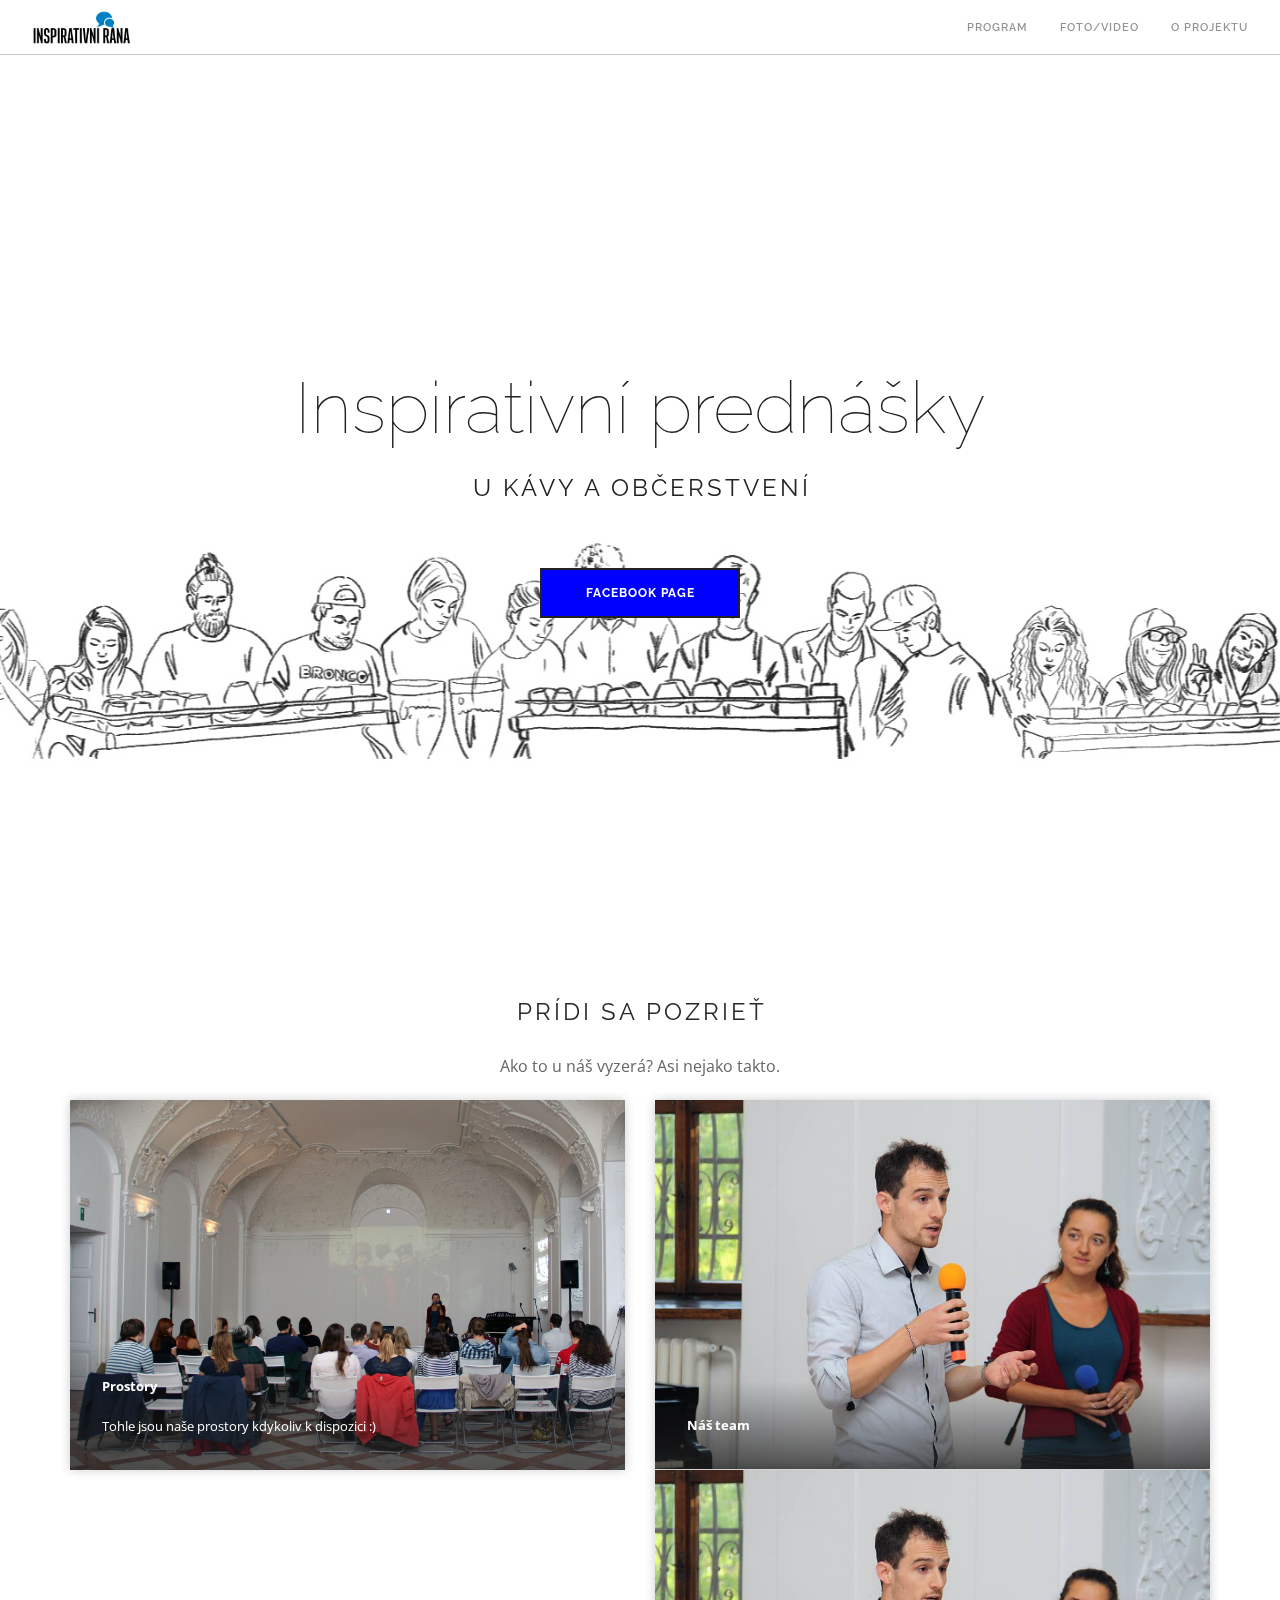
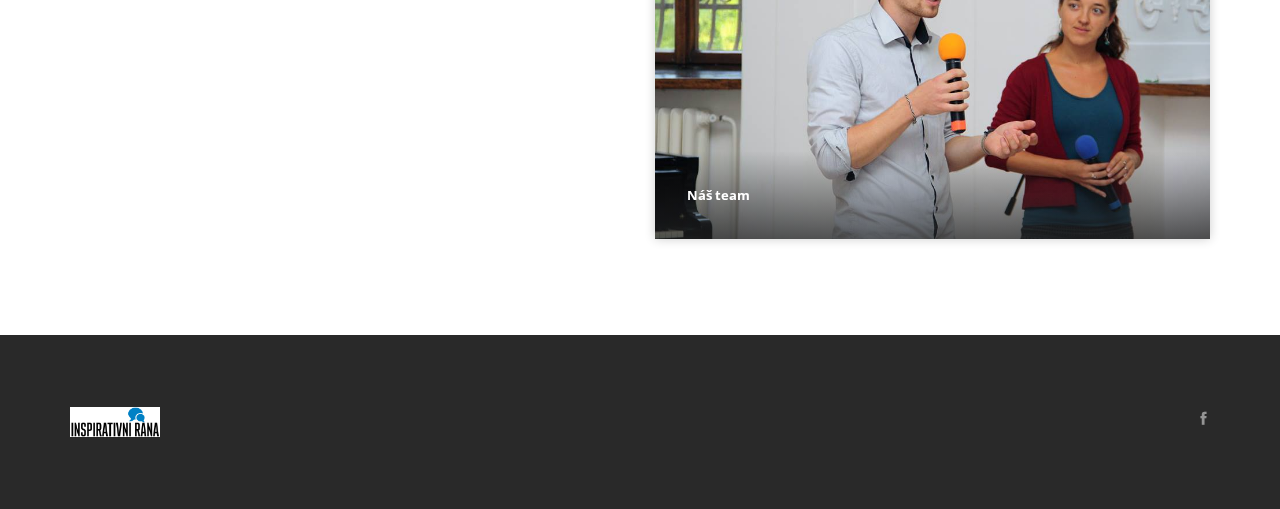
==== index.html @ 0246ac3e "cc" ====
<!doctype html>
<html lang="en">
    <head>
        <meta charset="utf-8">
        <title>Inspirativní rána</title>
        <meta name="viewport" content="width=device-width, initial-scale=1">
        <link href="css/bootstrap.css" rel="stylesheet" type="text/css" media="all" />
        <link href="css/themify-icons.css" rel="stylesheet" type="text/css" media="all" />
        <link href="css/flexslider.css" rel="stylesheet" type="text/css" media="all" />
        <link href="css/lightbox.min.css" rel="stylesheet" type="text/css" media="all" />
        <link href="css/ytplayer.css" rel="stylesheet" type="text/css" media="all" />
        <link href="css/theme.css" rel="stylesheet" type="text/css" media="all" />
        <link href="css/custom.css" rel="stylesheet" type="text/css" media="all" />
        <link href='http://fonts.googleapis.com/css?family=Lato:300,400%7CRaleway:100,400,300,500,600,700%7COpen+Sans:400,500,600' rel='stylesheet' type='text/css'>
    </head>
    <body class="scroll-assist">
    	<script>
		  (function(i,s,o,g,r,a,m){i['GoogleAnalyticsObject']=r;i[r]=i[r]||function(){
		  (i[r].q=i[r].q||[]).push(arguments)},i[r].l=1*new Date();a=s.createElement(o),
		  m=s.getElementsByTagName(o)[0];a.async=1;a.src=g;m.parentNode.insertBefore(a,m)
		  })(window,document,'script','https://www.google-analytics.com/analytics.js','ga');

		  ga('create', 'UA-81673824-1', 'auto');
		  ga('send', 'pageview');

		</script>
        <div class="nav-container">
            <nav>
                <div class="nav-bar">
                    <div class="module left">
                        <a href="index.html">
                            <img class="logo logo-light" alt="Engeto Hackathon" title="Engeto Hackathon" src="img/inspi_rana.png" />
                            <img class="logo logo-dark" alt="Engeto Hackathon" title="Engeto Hackathon" src="img/inspi_rana.png" />
                        </a>
                    </div>
                    <div class="module widget-handle mobile-toggle right visible-sm visible-xs">
                        <i class="ti-menu"></i>
                    </div>
                    <div class="module-group right">
                        <div class="module left">
                            <ul class="menu">
                                <li>
                                    <a href="program.html">
                                        Program
                                    </a>
                                </li>
                                <li>
                                    <a href="fotovideo.html">
                                        Foto/Video
                                    </a>
                                </li>
                                <li>
                                    <a href="oprojektu.html">
                                        O projektu
                                    </a>
                                </li>
                            </ul>
                        </div>
                        <!--end of menu module-->
                    </div>
                    <!--end of module group-->
                </div>
            </nav>
        </div>
        <div class="main-container">
            <section class="cover fullscreen image-slider slider-all-controls controls-inside parallax">
                <ul class="slides">
                    <li class="overlay image-bg bg-light">
                        <div class="background-image-holder">
                            <img alt="image" title="image" class="background-image" src="img/inspi_back.jpg" />
                        </div>
                        <div class="container v-align-transform">
                            <div class="row">
                                <div class="col-sm-10 col-sm-offset-1 text-center">
                                    <h1 class="mb40 mb-xs-16 large">Inspirativní prednášky</h1>
                                    <h4 class="uppercase mb16">U kávy a občerstvení</h4>
                                    <a class="btn btn-lg btn-blue mt40" href="https://www.facebook.com/inspirana" target="_blank">Facebook Page</a>
                                </div>
                            </div>
                            <!--end of row-->
                        </div>
                        <!--end of container-->
                    </li>
                </ul>
            </section>
            <section>
                <div class="container">
                    <div class="row">
                        <div class="col-md-8 col-md-offset-2 col-sm-10 col-sm-offset-1 text-center">
                            <h4 class="uppercase mb16">Prídi sa pozrieť</h4>
                            <p class="lead mb80">
                                Ako to u náš vyzerá? Asi nejako takto.
                            </p>
                        </div>
                    </div>
                    <div class="row mb64 mb-xs-32">
                        <div class="col-sm-6">
                            <div class="image-caption cast-shadow mb-xs-32">
                                <img alt="Captioned Image" title="Captioned Image" src="img/prostory.jpg" />
                                <div class="caption">
                                    <p>
                                        <strong>Prostory</strong>
                                    </p>
                                                                    <p class="">Tohle jsou naše prostory kdykoliv k dispozici :)</p>

                                </div>
                            </div>
                        </div>
                        <div class="col-sm-6">
                            <div class="image-caption cast-shadow mb-xs-32">
                                <img alt="Captioned Image" title="Captioned Image" src="img/nas_tim.jpg" />
                                <div class="caption">
                                    <p>
                                        <strong>Náš team</strong>
                                    </p>
                                </div>
                            </div>
                        </div>
                    </div>
                </div>
                <div class="container">
                    <div class="row">
                        <div class="col-sm-6">
                            <div class="image-caption cast-shadow mb-xs-32">
                                <div class="caption">
                                    <p>Tohle jsou naše prostory kdykoliv k dispozici :)</p>
                                </div>
                                
                            </div>
                        </div>
                        <div class="col-sm-6">
                            <div class="image-caption cast-shadow mb-xs-32">
                                <img alt="Captioned Image" title="Captioned Image" src="img/nas_tim.jpg" />
                                <div class="caption">
                                    <p>
                                        <strong>Náš team</strong>
                                    </p>
                                </div>
                            </div>
                        </div>
                    </div>
                </div>
            </section>
            <footer class="footer-1 bg-dark">
                <div class="container">
                    <div class="row">
                        <div class="col-sm-3">
                            <img alt="Logo" title="Logo" class="logo" src="img/inspi_rana.png" />
                        </div>
                        <div class="col-md-offset-6 col-sm-3 text-right">
                            <ul class="list-inline social-list">
                                <li>
                                    <a href="https://www.facebook.com/inspirana" target="_blank">
                                        <i class="ti-facebook"></i>
                                    </a>
                                </li>
                            </ul>
                        </div>
                    </div>
                    <!--end of row-->
                </div>
                <!--end of container-->
            </footer>
        </div>

        </div>
        <!--end modal strip-->
        <script src="js/jquery.min.js"></script>
        <script src="js/bootstrap.min.js"></script>
        <script src="js/flickr.js"></script>
        <script src="js/flexslider.min.js"></script>
        <script src="js/lightbox.min.js"></script>
        <script src="js/masonry.min.js"></script>
        <script src="js/twitterfetcher.min.js"></script>
        <script src="js/spectragram.min.js"></script>
        <script src="js/ytplayer.min.js"></script>
        <script src="js/countdown.min.js"></script>
        <script src="js/smooth-scroll.min.js"></script>
        <script src="js/parallax.js"></script>
        <script src="js/scripts.js"></script>
    </body>
</html>
---- css/themify-icons.css ----
@font-face {
	font-family: 'themify';
	src:url('../fonts/themify.eot?');
	src:url('../fonts/themify.eot?#iefix-fvbane') format('embedded-opentype'),
		url('../fonts/themify.woff') format('woff'),
		url('../fonts/themify.ttf') format('truetype'),
		url('../fonts/themify.svg') format('svg');
	font-weight: normal;
	font-style: normal;
}

[class^="ti-"], [class*=" ti-"] {
	font-family: 'themify';
	speak: none;
	font-style: normal;
	font-weight: normal;
	font-variant: normal;
	text-transform: none;
	line-height: 1;

	/* Better Font Rendering =========== */
	-webkit-font-smoothing: antialiased;
	-moz-osx-font-smoothing: grayscale;
}

.ti-wand:before {
	content: "\e600";
}
.ti-volume:before {
	content: "\e601";
}
.ti-user:before {
	content: "\e602";
}
.ti-unlock:before {
	content: "\e603";
}
.ti-unlink:before {
	content: "\e604";
}
.ti-trash:before {
	content: "\e605";
}
.ti-thought:before {
	content: "\e606";
}
.ti-target:before {
	content: "\e607";
}
.ti-tag:before {
	content: "\e608";
}
.ti-tablet:before {
	content: "\e609";
}
.ti-star:before {
	content: "\e60a";
}
.ti-spray:before {
	content: "\e60b";
}
.ti-signal:before {
	content: "\e60c";
}
.ti-shopping-cart:before {
	content: "\e60d";
}
.ti-shopping-cart-full:before {
	content: "\e60e";
}
.ti-settings:before {
	content: "\e60f";
}
.ti-search:before {
	content: "\e610";
}
.ti-zoom-in:before {
	content: "\e611";
}
.ti-zoom-out:before {
	content: "\e612";
}
.ti-cut:before {
	content: "\e613";
}
.ti-ruler:before {
	content: "\e614";
}
.ti-ruler-pencil:before {
	content: "\e615";
}
.ti-ruler-alt:before {
	content: "\e616";
}
.ti-bookmark:before {
	content: "\e617";
}
.ti-bookmark-alt:before {
	content: "\e618";
}
.ti-reload:before {
	content: "\e619";
}
.ti-plus:before {
	content: "\e61a";
}
.ti-pin:before {
	content: "\e61b";
}
.ti-pencil:before {
	content: "\e61c";
}
.ti-pencil-alt:before {
	content: "\e61d";
}
.ti-paint-roller:before {
	content: "\e61e";
}
.ti-paint-bucket:before {
	content: "\e61f";
}
.ti-na:before {
	content: "\e620";
}
.ti-mobile:before {
	content: "\e621";
}
.ti-minus:before {
	content: "\e622";
}
.ti-medall:before {
	content: "\e623";
}
.ti-medall-alt:before {
	content: "\e624";
}
.ti-marker:before {
	content: "\e625";
}
.ti-marker-alt:before {
	content: "\e626";
}
.ti-arrow-up:before {
	content: "\e627";
}
.ti-arrow-right:before {
	content: "\e628";
}
.ti-arrow-left:before {
	content: "\e629";
}
.ti-arrow-down:before {
	content: "\e62a";
}
.ti-lock:before {
	content: "\e62b";
}
.ti-location-arrow:before {
	content: "\e62c";
}
.ti-link:before {
	content: "\e62d";
}
.ti-layout:before {
	content: "\e62e";
}
.ti-layers:before {
	content: "\e62f";
}
.ti-layers-alt:before {
	content: "\e630";
}
.ti-key:before {
	content: "\e631";
}
.ti-import:before {
	content: "\e632";
}
.ti-image:before {
	content: "\e633";
}
.ti-heart:before {
	content: "\e634";
}
.ti-heart-broken:before {
	content: "\e635";
}
.ti-hand-stop:before {
	content: "\e636";
}
.ti-hand-open:before {
	content: "\e637";
}
.ti-hand-drag:before {
	content: "\e638";
}
.ti-folder:before {
	content: "\e639";
}
.ti-flag:before {
	content: "\e63a";
}
.ti-flag-alt:before {
	content: "\e63b";
}
.ti-flag-alt-2:before {
	content: "\e63c";
}
.ti-eye:before {
	content: "\e63d";
}
.ti-export:before {
	content: "\e63e";
}
.ti-exchange-vertical:before {
	content: "\e63f";
}
.ti-desktop:before {
	content: "\e640";
}
.ti-cup:before {
	content: "\e641";
}
.ti-crown:before {
	content: "\e642";
}
.ti-comments:before {
	content: "\e643";
}
.ti-comment:before {
	content: "\e644";
}
.ti-comment-alt:before {
	content: "\e645";
}
.ti-close:before {
	content: "\e646";
}
.ti-clip:before {
	content: "\e647";
}
.ti-angle-up:before {
	content: "\e648";
}
.ti-angle-right:before {
	content: "\e649";
}
.ti-angle-left:before {
	content: "\e64a";
}
.ti-angle-down:before {
	content: "\e64b";
}
.ti-check:before {
	content: "\e64c";
}
.ti-check-box:before {
	content: "\e64d";
}
.ti-camera:before {
	content: "\e64e";
}
.ti-announcement:before {
	content: "\e64f";
}
.ti-brush:before {
	content: "\e650";
}
.ti-briefcase:before {
	content: "\e651";
}
.ti-bolt:before {
	content: "\e652";
}
.ti-bolt-alt:before {
	content: "\e653";
}
.ti-blackboard:before {
	content: "\e654";
}
.ti-bag:before {
	content: "\e655";
}
.ti-move:before {
	content: "\e656";
}
.ti-arrows-vertical:before {
	content: "\e657";
}
.ti-arrows-horizontal:before {
	content: "\e658";
}
.ti-fullscreen:before {
	content: "\e659";
}
.ti-arrow-top-right:before {
	content: "\e65a";
}
.ti-arrow-top-left:before {
	content: "\e65b";
}
.ti-arrow-circle-up:before {
	content: "\e65c";
}
.ti-arrow-circle-right:before {
	content: "\e65d";
}
.ti-arrow-circle-left:before {
	content: "\e65e";
}
.ti-arrow-circle-down:before {
	content: "\e65f";
}
.ti-angle-double-up:before {
	content: "\e660";
}
.ti-angle-double-right:before {
	content: "\e661";
}
.ti-angle-double-left:before {
	content: "\e662";
}
.ti-angle-double-down:before {
	content: "\e663";
}
.ti-zip:before {
	content: "\e664";
}
.ti-world:before {
	content: "\e665";
}
.ti-wheelchair:before {
	content: "\e666";
}
.ti-view-list:before {
	content: "\e667";
}
.ti-view-list-alt:before {
	content: "\e668";
}
.ti-view-grid:before {
	content: "\e669";
}
.ti-uppercase:before {
	content: "\e66a";
}
.ti-upload:before {
	content: "\e66b";
}
.ti-underline:before {
	content: "\e66c";
}
.ti-truck:before {
	content: "\e66d";
}
.ti-timer:before {
	content: "\e66e";
}
.ti-ticket:before {
	content: "\e66f";
}
.ti-thumb-up:before {
	content: "\e670";
}
.ti-thumb-down:before {
	content: "\e671";
}
.ti-text:before {
	content: "\e672";
}
.ti-stats-up:before {
	content: "\e673";
}
.ti-stats-down:before {
	content: "\e674";
}
.ti-split-v:before {
	content: "\e675";
}
.ti-split-h:before {
	content: "\e676";
}
.ti-smallcap:before {
	content: "\e677";
}
.ti-shine:before {
	content: "\e678";
}
.ti-shift-right:before {
	content: "\e679";
}
.ti-shift-left:before {
	content: "\e67a";
}
.ti-shield:before {
	content: "\e67b";
}
.ti-notepad:before {
	content: "\e67c";
}
.ti-server:before {
	content: "\e67d";
}
.ti-quote-right:before {
	content: "\e67e";
}
.ti-quote-left:before {
	content: "\e67f";
}
.ti-pulse:before {
	content: "\e680";
}
.ti-printer:before {
	content: "\e681";
}
.ti-power-off:before {
	content: "\e682";
}
.ti-plug:before {
	content: "\e683";
}
.ti-pie-chart:before {
	content: "\e684";
}
.ti-paragraph:before {
	content: "\e685";
}
.ti-panel:before {
	content: "\e686";
}
.ti-package:before {
	content: "\e687";
}
.ti-music:before {
	content: "\e688";
}
.ti-music-alt:before {
	content: "\e689";
}
.ti-mouse:before {
	content: "\e68a";
}
.ti-mouse-alt:before {
	content: "\e68b";
}
.ti-money:before {
	content: "\e68c";
}
.ti-microphone:before {
	content: "\e68d";
}
.ti-menu:before {
	content: "\e68e";
}
.ti-menu-alt:before {
	content: "\e68f";
}
.ti-map:before {
	content: "\e690";
}
.ti-map-alt:before {
	content: "\e691";
}
.ti-loop:before {
	content: "\e692";
}
.ti-location-pin:before {
	content: "\e693";
}
.ti-list:before {
	content: "\e694";
}
.ti-light-bulb:before {
	content: "\e695";
}
.ti-Italic:before {
	content: "\e696";
}
.ti-info:before {
	content: "\e697";
}
.ti-infinite:before {
	content: "\e698";
}
.ti-id-badge:before {
	content: "\e699";
}
.ti-hummer:before {
	content: "\e69a";
}
.ti-home:before {
	content: "\e69b";
}
.ti-help:before {
	content: "\e69c";
}
.ti-headphone:before {
	content: "\e69d";
}
.ti-harddrives:before {
	content: "\e69e";
}
.ti-harddrive:before {
	content: "\e69f";
}
.ti-gift:before {
	content: "\e6a0";
}
.ti-game:before {
	content: "\e6a1";
}
.ti-filter:before {
	content: "\e6a2";
}
.ti-files:before {
	content: "\e6a3";
}
.ti-file:before {
	content: "\e6a4";
}
.ti-eraser:before {
	content: "\e6a5";
}
.ti-envelope:before {
	content: "\e6a6";
}
.ti-download:before {
	content: "\e6a7";
}
.ti-direction:before {
	content: "\e6a8";
}
.ti-direction-alt:before {
	content: "\e6a9";
}
.ti-dashboard:before {
	content: "\e6aa";
}
.ti-control-stop:before {
	content: "\e6ab";
}
.ti-control-shuffle:before {
	content: "\e6ac";
}
.ti-control-play:before {
	content: "\e6ad";
}
.ti-control-pause:before {
	content: "\e6ae";
}
.ti-control-forward:before {
	content: "\e6af";
}
.ti-control-backward:before {
	content: "\e6b0";
}
.ti-cloud:before {
	content: "\e6b1";
}
.ti-cloud-up:before {
	content: "\e6b2";
}
.ti-cloud-down:before {
	content: "\e6b3";
}
.ti-clipboard:before {
	content: "\e6b4";
}
.ti-car:before {
	content: "\e6b5";
}
.ti-calendar:before {
	content: "\e6b6";
}
.ti-book:before {
	content: "\e6b7";
}
.ti-bell:before {
	content: "\e6b8";
}
.ti-basketball:before {
	content: "\e6b9";
}
.ti-bar-chart:before {
	content: "\e6ba";
}
.ti-bar-chart-alt:before {
	content: "\e6bb";
}
.ti-back-right:before {
	content: "\e6bc";
}
.ti-back-left:before {
	content: "\e6bd";
}
.ti-arrows-corner:before {
	content: "\e6be";
}
.ti-archive:before {
	content: "\e6bf";
}
.ti-anchor:before {
	content: "\e6c0";
}
.ti-align-right:before {
	content: "\e6c1";
}
.ti-align-left:before {
	content: "\e6c2";
}
.ti-align-justify:before {
	content: "\e6c3";
}
.ti-align-center:before {
	content: "\e6c4";
}
.ti-alert:before {
	content: "\e6c5";
}
.ti-alarm-clock:before {
	content: "\e6c6";
}
.ti-agenda:before {
	content: "\e6c7";
}
.ti-write:before {
	content: "\e6c8";
}
.ti-window:before {
	content: "\e6c9";
}
.ti-widgetized:before {
	content: "\e6ca";
}
.ti-widget:before {
	content: "\e6cb";
}
.ti-widget-alt:before {
	content: "\e6cc";
}
.ti-wallet:before {
	content: "\e6cd";
}
.ti-video-clapper:before {
	content: "\e6ce";
}
.ti-video-camera:before {
	content: "\e6cf";
}
.ti-vector:before {
	content: "\e6d0";
}
.ti-themify-logo:before {
	content: "\e6d1";
}
.ti-themify-favicon:before {
	content: "\e6d2";
}
.ti-themify-favicon-alt:before {
	content: "\e6d3";
}
.ti-support:before {
	content: "\e6d4";
}
.ti-stamp:before {
	content: "\e6d5";
}
.ti-split-v-alt:before {
	content: "\e6d6";
}
.ti-slice:before {
	content: "\e6d7";
}
.ti-shortcode:before {
	content: "\e6d8";
}
.ti-shift-right-alt:before {
	content: "\e6d9";
}
.ti-shift-left-alt:before {
	content: "\e6da";
}
.ti-ruler-alt-2:before {
	content: "\e6db";
}
.ti-receipt:before {
	content: "\e6dc";
}
.ti-pin2:before {
	content: "\e6dd";
}
.ti-pin-alt:before {
	content: "\e6de";
}
.ti-pencil-alt2:before {
	content: "\e6df";
}
.ti-palette:before {
	content: "\e6e0";
}
.ti-more:before {
	content: "\e6e1";
}
.ti-more-alt:before {
	content: "\e6e2";
}
.ti-microphone-alt:before {
	content: "\e6e3";
}
.ti-magnet:before {
	content: "\e6e4";
}
.ti-line-double:before {
	content: "\e6e5";
}
.ti-line-dotted:before {
	content: "\e6e6";
}
.ti-line-dashed:before {
	content: "\e6e7";
}
.ti-layout-width-full:before {
	content: "\e6e8";
}
.ti-layout-width-default:before {
	content: "\e6e9";
}
.ti-layout-width-default-alt:before {
	content: "\e6ea";
}
.ti-layout-tab:before {
	content: "\e6eb";
}
.ti-layout-tab-window:before {
	content: "\e6ec";
}
.ti-layout-tab-v:before {
	content: "\e6ed";
}
.ti-layout-tab-min:before {
	content: "\e6ee";
}
.ti-layout-slider:before {
	content: "\e6ef";
}
.ti-layout-slider-alt:before {
	content: "\e6f0";
}
.ti-layout-sidebar-right:before {
	content: "\e6f1";
}
.ti-layout-sidebar-none:before {
	content: "\e6f2";
}
.ti-layout-sidebar-left:before {
	content: "\e6f3";
}
.ti-layout-placeholder:before {
	content: "\e6f4";
}
.ti-layout-menu:before {
	content: "\e6f5";
}
.ti-layout-menu-v:before {
	content: "\e6f6";
}
.ti-layout-menu-separated:before {
	content: "\e6f7";
}
.ti-layout-menu-full:before {
	content: "\e6f8";
}
.ti-layout-media-right-alt:before {
	content: "\e6f9";
}
.ti-layout-media-right:before {
	content: "\e6fa";
}
.ti-layout-media-overlay:before {
	content: "\e6fb";
}
.ti-layout-media-overlay-alt:before {
	content: "\e6fc";
}
.ti-layout-media-overlay-alt-2:before {
	content: "\e6fd";
}
.ti-layout-media-left-alt:before {
	content: "\e6fe";
}
.ti-layout-media-left:before {
	content: "\e6ff";
}
.ti-layout-media-center-alt:before {
	content: "\e700";
}
.ti-layout-media-center:before {
	content: "\e701";
}
.ti-layout-list-thumb:before {
	content: "\e702";
}
.ti-layout-list-thumb-alt:before {
	content: "\e703";
}
.ti-layout-list-post:before {
	content: "\e704";
}
.ti-layout-list-large-image:before {
	content: "\e705";
}
.ti-layout-line-solid:before {
	content: "\e706";
}
.ti-layout-grid4:before {
	content: "\e707";
}
.ti-layout-grid3:before {
	content: "\e708";
}
.ti-layout-grid2:before {
	content: "\e709";
}
.ti-layout-grid2-thumb:before {
	content: "\e70a";
}
.ti-layout-cta-right:before {
	content: "\e70b";
}
.ti-layout-cta-left:before {
	content: "\e70c";
}
.ti-layout-cta-center:before {
	content: "\e70d";
}
.ti-layout-cta-btn-right:before {
	content: "\e70e";
}
.ti-layout-cta-btn-left:before {
	content: "\e70f";
}
.ti-layout-column4:before {
	content: "\e710";
}
.ti-layout-column3:before {
	content: "\e711";
}
.ti-layout-column2:before {
	content: "\e712";
}
.ti-layout-accordion-separated:before {
	content: "\e713";
}
.ti-layout-accordion-merged:before {
	content: "\e714";
}
.ti-layout-accordion-list:before {
	content: "\e715";
}
.ti-ink-pen:before {
	content: "\e716";
}
.ti-info-alt:before {
	content: "\e717";
}
.ti-help-alt:before {
	content: "\e718";
}
.ti-headphone-alt:before {
	content: "\e719";
}
.ti-hand-point-up:before {
	content: "\e71a";
}
.ti-hand-point-right:before {
	content: "\e71b";
}
.ti-hand-point-left:before {
	content: "\e71c";
}
.ti-hand-point-down:before {
	content: "\e71d";
}
.ti-gallery:before {
	content: "\e71e";
}
.ti-face-smile:before {
	content: "\e71f";
}
.ti-face-sad:before {
	content: "\e720";
}
.ti-credit-card:before {
	content: "\e721";
}
.ti-control-skip-forward:before {
	content: "\e722";
}
.ti-control-skip-backward:before {
	content: "\e723";
}
.ti-control-record:before {
	content: "\e724";
}
.ti-control-eject:before {
	content: "\e725";
}
.ti-comments-smiley:before {
	content: "\e726";
}
.ti-brush-alt:before {
	content: "\e727";
}
.ti-youtube:before {
	content: "\e728";
}
.ti-vimeo:before {
	content: "\e729";
}
.ti-twitter:before {
	content: "\e72a";
}
.ti-time:before {
	content: "\e72b";
}
.ti-tumblr:before {
	content: "\e72c";
}
.ti-skype:before {
	content: "\e72d";
}
.ti-share:before {
	content: "\e72e";
}
.ti-share-alt:before {
	content: "\e72f";
}
.ti-rocket:before {
	content: "\e730";
}
.ti-pinterest:before {
	content: "\e731";
}
.ti-new-window:before {
	content: "\e732";
}
.ti-microsoft:before {
	content: "\e733";
}
.ti-list-ol:before {
	content: "\e734";
}
.ti-linkedin:before {
	content: "\e735";
}
.ti-layout-sidebar-2:before {
	content: "\e736";
}
.ti-layout-grid4-alt:before {
	content: "\e737";
}
.ti-layout-grid3-alt:before {
	content: "\e738";
}
.ti-layout-grid2-alt:before {
	content: "\e739";
}
.ti-layout-column4-alt:before {
	content: "\e73a";
}
.ti-layout-column3-alt:before {
	content: "\e73b";
}
.ti-layout-column2-alt:before {
	content: "\e73c";
}
.ti-instagram:before {
	content: "\e73d";
}
.ti-google:before {
	content: "\e73e";
}
.ti-github:before {
	content: "\e73f";
}
.ti-flickr:before {
	content: "\e740";
}
.ti-facebook:before {
	content: "\e741";
}
.ti-dropbox:before {
	content: "\e742";
}
.ti-dribbble:before {
	content: "\e743";
}
.ti-apple:before {
	content: "\e744";
}
.ti-android:before {
	content: "\e745";
}
.ti-save:before {
	content: "\e746";
}
.ti-save-alt:before {
	content: "\e747";
}
.ti-yahoo:before {
	content: "\e748";
}
.ti-wordpress:before {
	content: "\e749";
}
.ti-vimeo-alt:before {
	content: "\e74a";
}
.ti-twitter-alt:before {
	content: "\e74b";
}
.ti-tumblr-alt:before {
	content: "\e74c";
}
.ti-trello:before {
	content: "\e74d";
}
.ti-stack-overflow:before {
	content: "\e74e";
}
.ti-soundcloud:before {
	content: "\e74f";
}
.ti-sharethis:before {
	content: "\e750";
}
.ti-sharethis-alt:before {
	content: "\e751";
}
.ti-reddit:before {
	content: "\e752";
}
.ti-pinterest-alt:before {
	content: "\e753";
}
.ti-microsoft-alt:before {
	content: "\e754";
}
.ti-linux:before {
	content: "\e755";
}
.ti-jsfiddle:before {
	content: "\e756";
}
.ti-joomla:before {
	content: "\e757";
}
.ti-html5:before {
	content: "\e758";
}
.ti-flickr-alt:before {
	content: "\e759";
}
.ti-email:before {
	content: "\e75a";
}
.ti-drupal:before {
	content: "\e75b";
}
.ti-dropbox-alt:before {
	content: "\e75c";
}
.ti-css3:before {
	content: "\e75d";
}
.ti-rss:before {
	content: "\e75e";
}
.ti-rss-alt:before {
	content: "\e75f";
}
---- css/ytplayer.css ----
/*___________________________________________________________________________________________________________________________________________________
 _ jquery.mb.components                                                                                                                             _
 _                                                                                                                                                  _
 _ file: mb.YTPlayer.css                                                                                                                            _
 _ last modified: 19/08/14 19.57                                                                                                                    _
 _                                                                                                                                                  _
 _ Open Lab s.r.l., Florence - Italy                                                                                                                _
 _                                                                                                                                                  _
 _ email: matteo@open-lab.com                                                                                                                       _
 _ site: http://pupunzi.com                                                                                                                         _
 _       http://open-lab.com                                                                                                                        _
 _ blog: http://pupunzi.open-lab.com                                                                                                                _
 _ Q&A:  http://jquery.pupunzi.com                                                                                                                  _
 _                                                                                                                                                  _
 _ Licences: MIT, GPL                                                                                                                               _
 _    http://www.opensource.org/licenses/mit-license.php                                                                                            _
 _    http://www.gnu.org/licenses/gpl.html                                                                                                          _
 _                                                                                                                                                  _
 _ Copyright (c) 2001-2014. Matteo Bicocchi (Pupunzi);                                                                                              _
 ___________________________________________________________________________________________________________________________________________________*/


@charset"UTF-8";

.mb_YTPlayer :focus {
  outline: 0;
}

.mb_YTPlayer{
  display:block;
  transform:translateZ(0);
  transform-style: preserve-3d;
  perspective: 1000;
  backface-visibility: hidden;
  transform:translate3d(0,0,0);
  animation-timing-function: linear;
  box-sizing: border-box;
}

.mbYTP_wrapper iframe {
  max-width: 4000px !important;
}

.inline_YTPlayer{
  margin-bottom: 20px;
  vertical-align:top;
  position:relative;
  left:0;
  overflow: hidden;
  border-radius: 4px;
  box-shadow: 0 0 5px rgba(0,0,0,.7);
  background: rgba(0,0,0,.5);
}

.inline_YTPlayer img{
  border: none!important;
  margin:0!important;
  padding:0!important;
  -moz-transform: none!important;
  -webkit-transform: none!important;
  -o-transform: none!important;
  transform: none!important;
}

/*CONTROL BAR*/

.mb_YTPBar .ytpicon{
  font-size: 20px;
  font-family: 'ytpregular';
}

.mb_YTPBar .mb_YTPUrl.ytpicon{
  font-size: 30px;
}

.mb_YTPBar{
  transition: opacity 1s;
  -moz-transition: opacity 1s;
  -webkit-transition: opacity 1s;
  -o-transition: opacity 1s;
  display:block;
  width:100%;
  height:10px;
  padding:5px;
  background:#333;
  position:fixed;
  bottom:0;
  left:0;
  -moz-box-sizing:padding-box;
  -webkit-box-sizing:border-box;
  text-align:left;
  z-index: 1000;
  font: 14px/16px sans-serif;
  color:white;
  opacity:.1;
}

.mb_YTPBar.visible, .mb_YTPBar:hover{
  opacity:1;
}

.mb_YTPBar .buttonBar{
  -moz-transition: all 1s;
  -webkit-transition: all 1s;
  -o-transition: all 1s;
  transition: all 1s;
  background:transparent;
  font:12px/14px Calibri;
  position:absolute;
  top:-30px;
  left:0;
  padding: 5px;
  width:100%;
  -moz-box-sizing: border-box;
  -webkit-box-sizing: border-box;
  -o-box-sizing: border-box;
  box-sizing: border-box;
}

.mb_YTPBar:hover .buttonBar{
  background: rgba(0,0,0,0.4);
}

.mb_YTPBar span{
  display:inline-block;
  font:16px/20px Calibri, sans-serif;
  position:relative;
  width: 30px;
  height: 25px;
  vertical-align: middle;
}

.mb_YTPBar span.mb_YTPTime{
  width: 130px;
}

.mb_YTPBar span.mb_YTPUrl,.mb_YTPBar span.mb_OnlyYT {
  position: absolute;
  width: auto;
  display:block;
  top:6px;
  right:10px;
  cursor: pointer;
}

.mb_YTPBar span.mb_YTPUrl img{
  width: 60px;
}

.mb_YTPBar span.mb_OnlyYT {
  left:185px;
  right: auto;
}
.mb_YTPBar span.mb_OnlyYT img{
  width: 25px;
}

.mb_YTPBar span.mb_YTPUrl a{
  color:white;
}

.mb_YTPPlaypause,.mb_YTPlayer .mb_YTPPlaypause img{
  cursor:pointer;
}

.mb_YTPMuteUnmute{
  cursor:pointer;
}

/*PROGRESS BAR*/
.mb_YTPProgress{
  height:10px;
  width:100%;
  background:#222;
  bottom:0;
  left:0;
}

.mb_YTPLoaded{
  height:10px;
  width:0;
  background:#444;
  left:0;
}

.mb_YTPseekbar{
  height:10px;
  width:0;
  background:#fff;
  bottom:0;
  left:0;
  box-shadow: rgba(82, 82, 82, 0.47) 1px 1px 3px;
}

.YTPOverlay{
  backface-visibility: hidden;
  -webkit-backface-visibility: hidden;
  -webkit-transform-style: "flat";
  box-sizing: border-box;
}

/*RASTER OVERLAY*/
.YTPOverlay.raster{
  background: url("../images/raster.png");
}

.YTPOverlay.raster.retina{
  background: url("../images/raster@2x.png");
}

.YTPOverlay.raster-dot{
  background: url("../images/raster_dot.png");
}

.YTPOverlay.raster-dot.retina{
  background: url("../images/raster_dot@2x.png");
}
---- css/custom.css ----
/****** PLACE YOUR CUSTOM STYLES HERE ******/
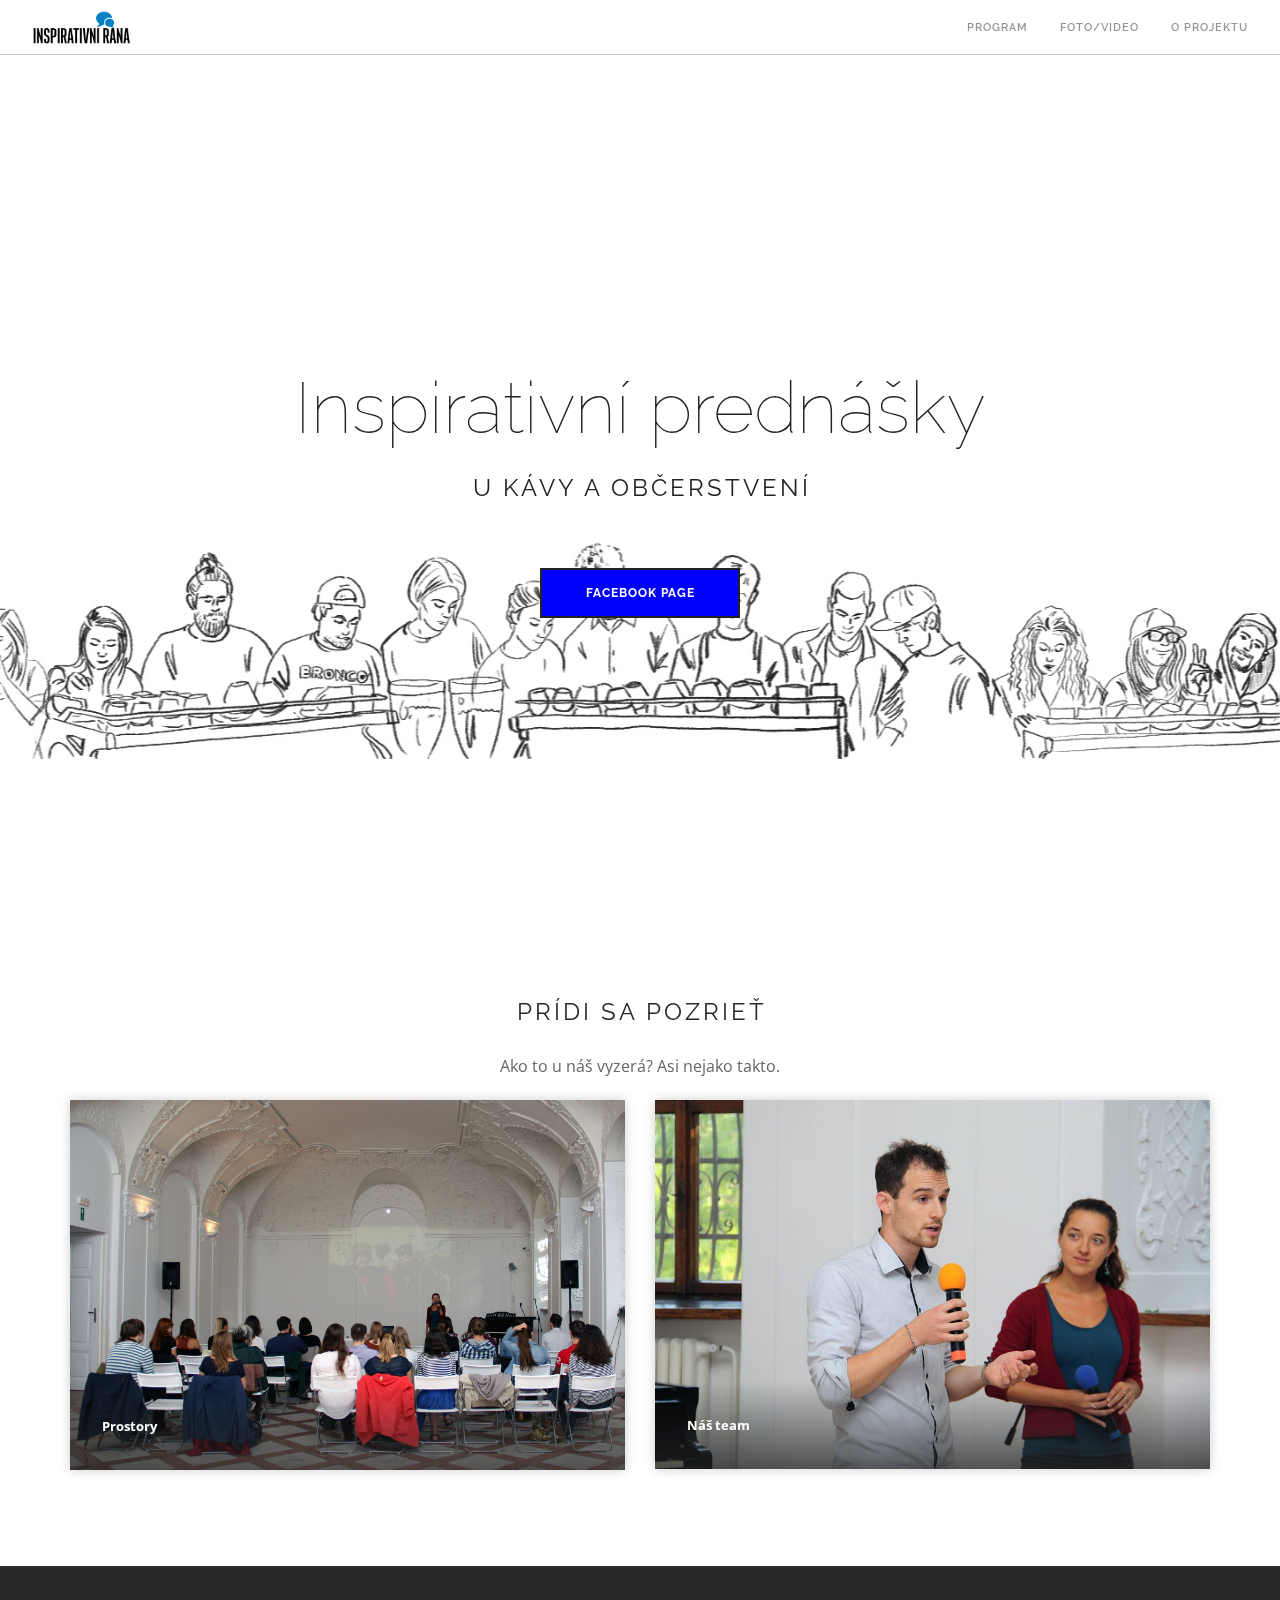
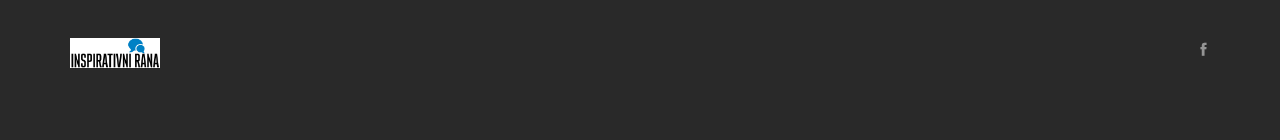
==== commit ced68534: "ca" ====
--- a/index.html
+++ b/index.html
@@ -101,31 +101,7 @@
                                     <p>
                                         <strong>Prostory</strong>
                                     </p>
-                                                                    <p class="">Tohle jsou naše prostory kdykoliv k dispozici :)</p>
-
                                 </div>
-                            </div>
-                        </div>
-                        <div class="col-sm-6">
-                            <div class="image-caption cast-shadow mb-xs-32">
-                                <img alt="Captioned Image" title="Captioned Image" src="img/nas_tim.jpg" />
-                                <div class="caption">
-                                    <p>
-                                        <strong>Náš team</strong>
-                                    </p>
-                                </div>
-                            </div>
-                        </div>
-                    </div>
-                </div>
-                <div class="container">
-                    <div class="row">
-                        <div class="col-sm-6">
-                            <div class="image-caption cast-shadow mb-xs-32">
-                                <div class="caption">
-                                    <p>Tohle jsou naše prostory kdykoliv k dispozici :)</p>
-                                </div>
-                                
                             </div>
                         </div>
                         <div class="col-sm-6">
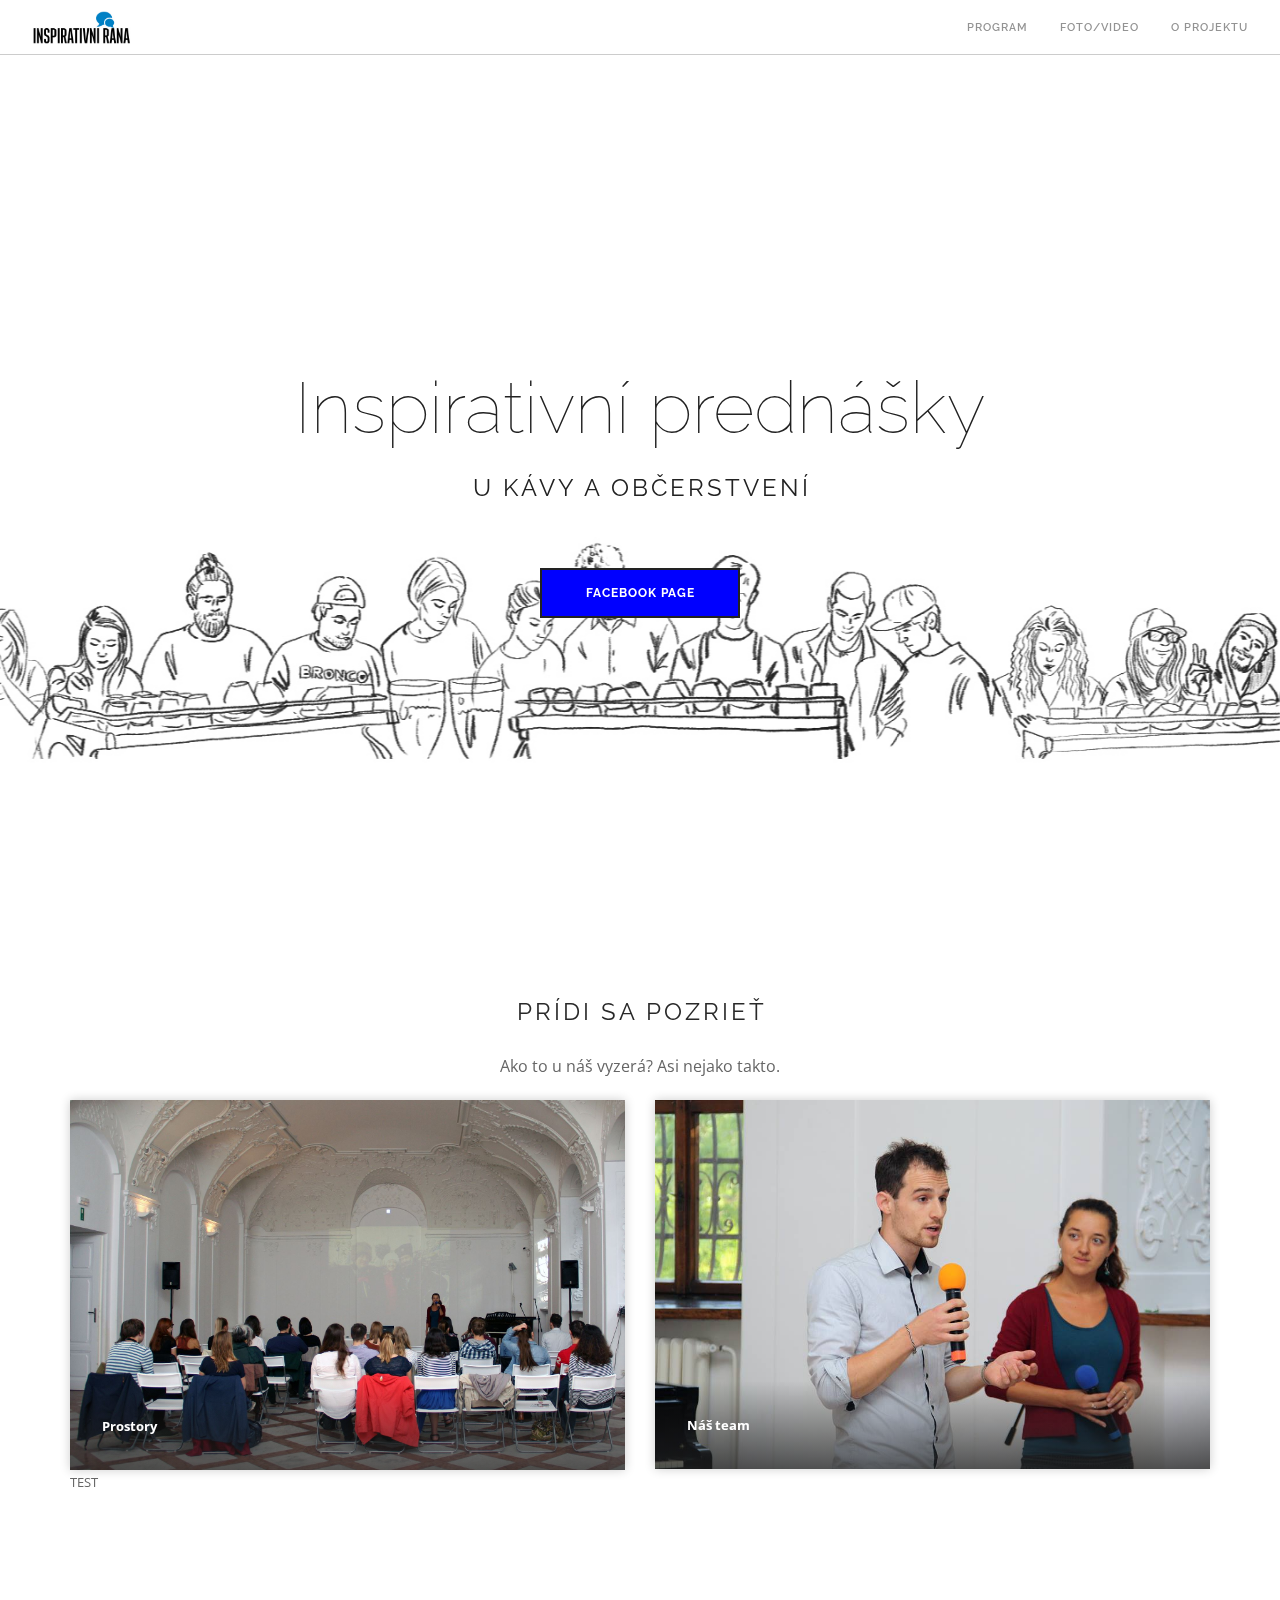
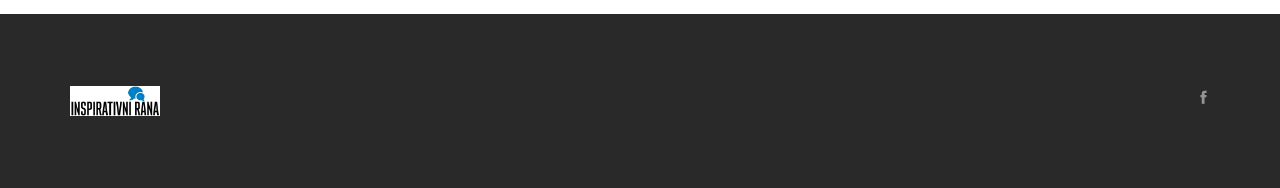
==== commit bcaa4ffe: "xc" ====
--- a/index.html
+++ b/index.html
@@ -103,6 +103,7 @@
                                     </p>
                                 </div>
                             </div>
+                            <p> TEST </p>
                         </div>
                         <div class="col-sm-6">
                             <div class="image-caption cast-shadow mb-xs-32">
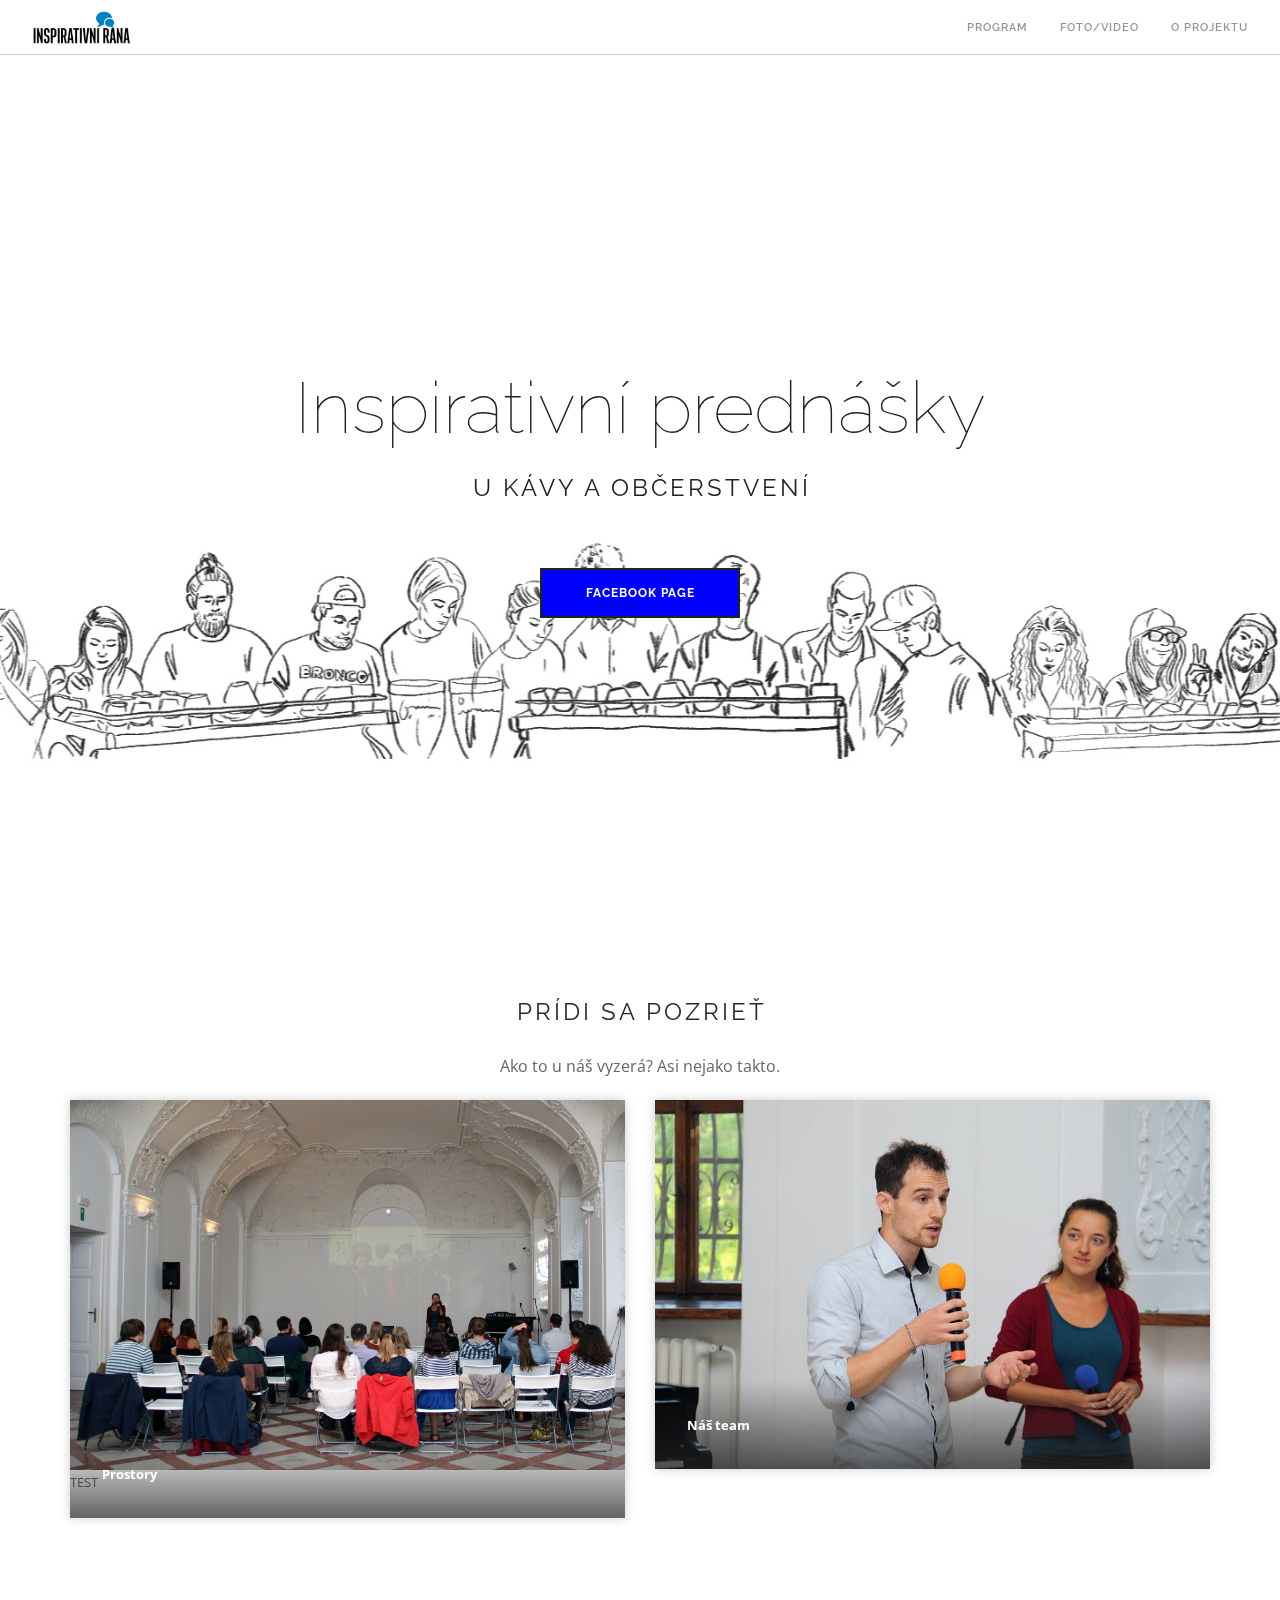
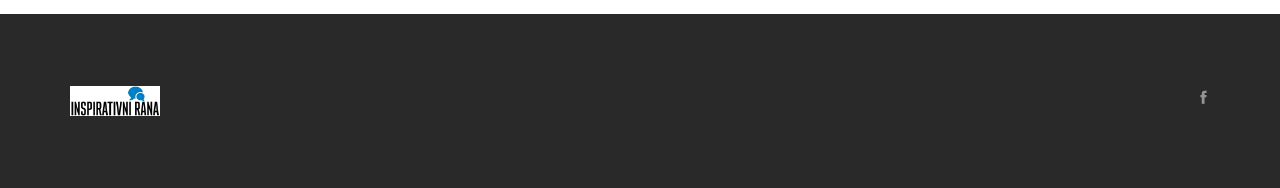
==== commit 81ea4384: "xxx" ====
--- a/index.html
+++ b/index.html
@@ -102,8 +102,8 @@
                                         <strong>Prostory</strong>
                                     </p>
                                 </div>
+                                  <p> TEST </p>
                             </div>
-                            <p> TEST </p>
                         </div>
                         <div class="col-sm-6">
                             <div class="image-caption cast-shadow mb-xs-32">
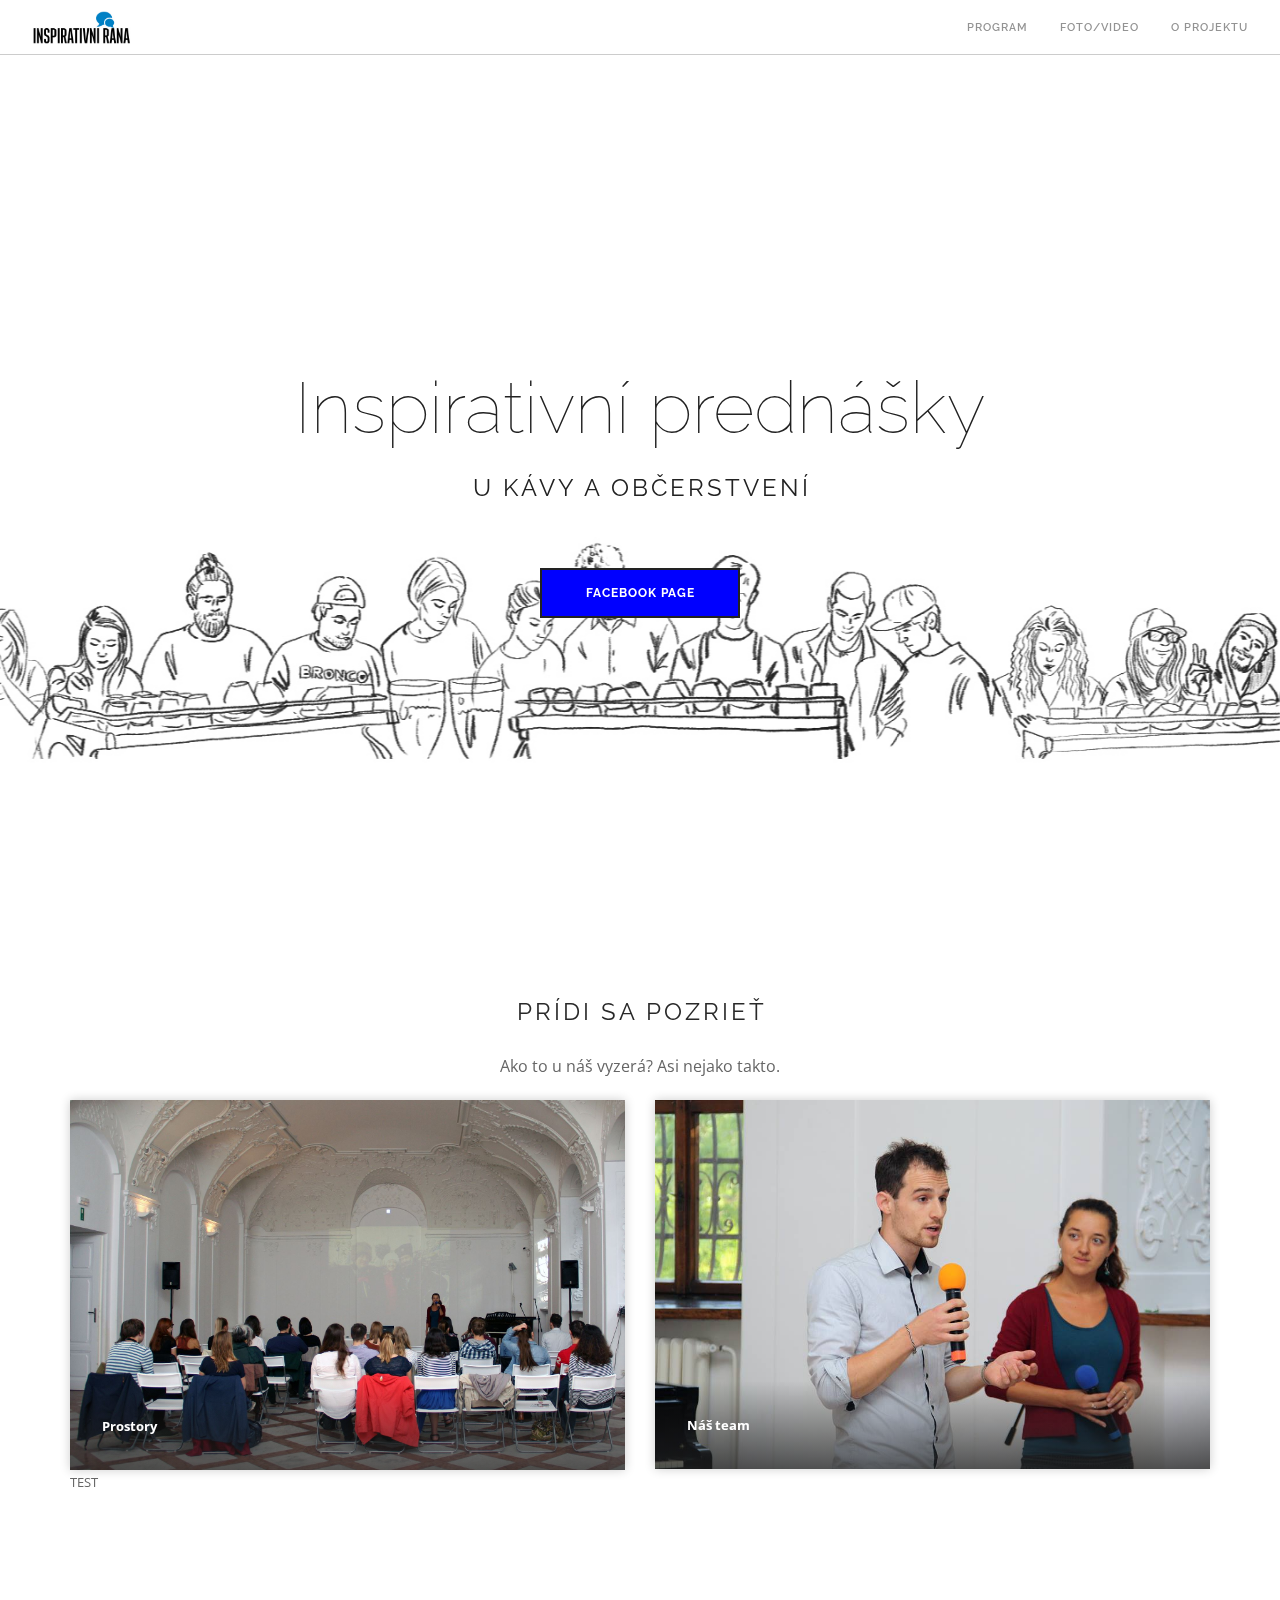
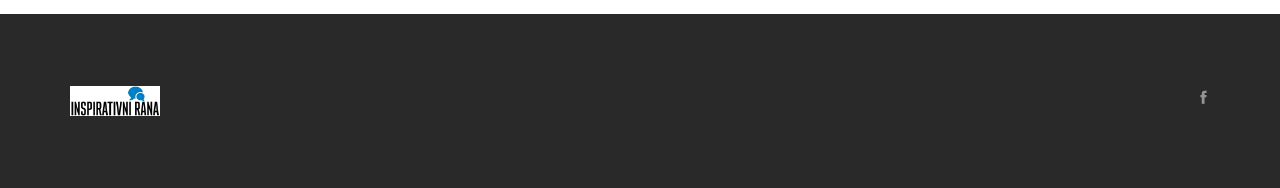
==== commit 4ea06bb9: "asd" ====
--- a/index.html
+++ b/index.html
@@ -102,8 +102,8 @@
                                         <strong>Prostory</strong>
                                     </p>
                                 </div>
-                                  <p> TEST </p>
                             </div>
+                            <p> TEST </p>
                         </div>
                         <div class="col-sm-6">
                             <div class="image-caption cast-shadow mb-xs-32">
